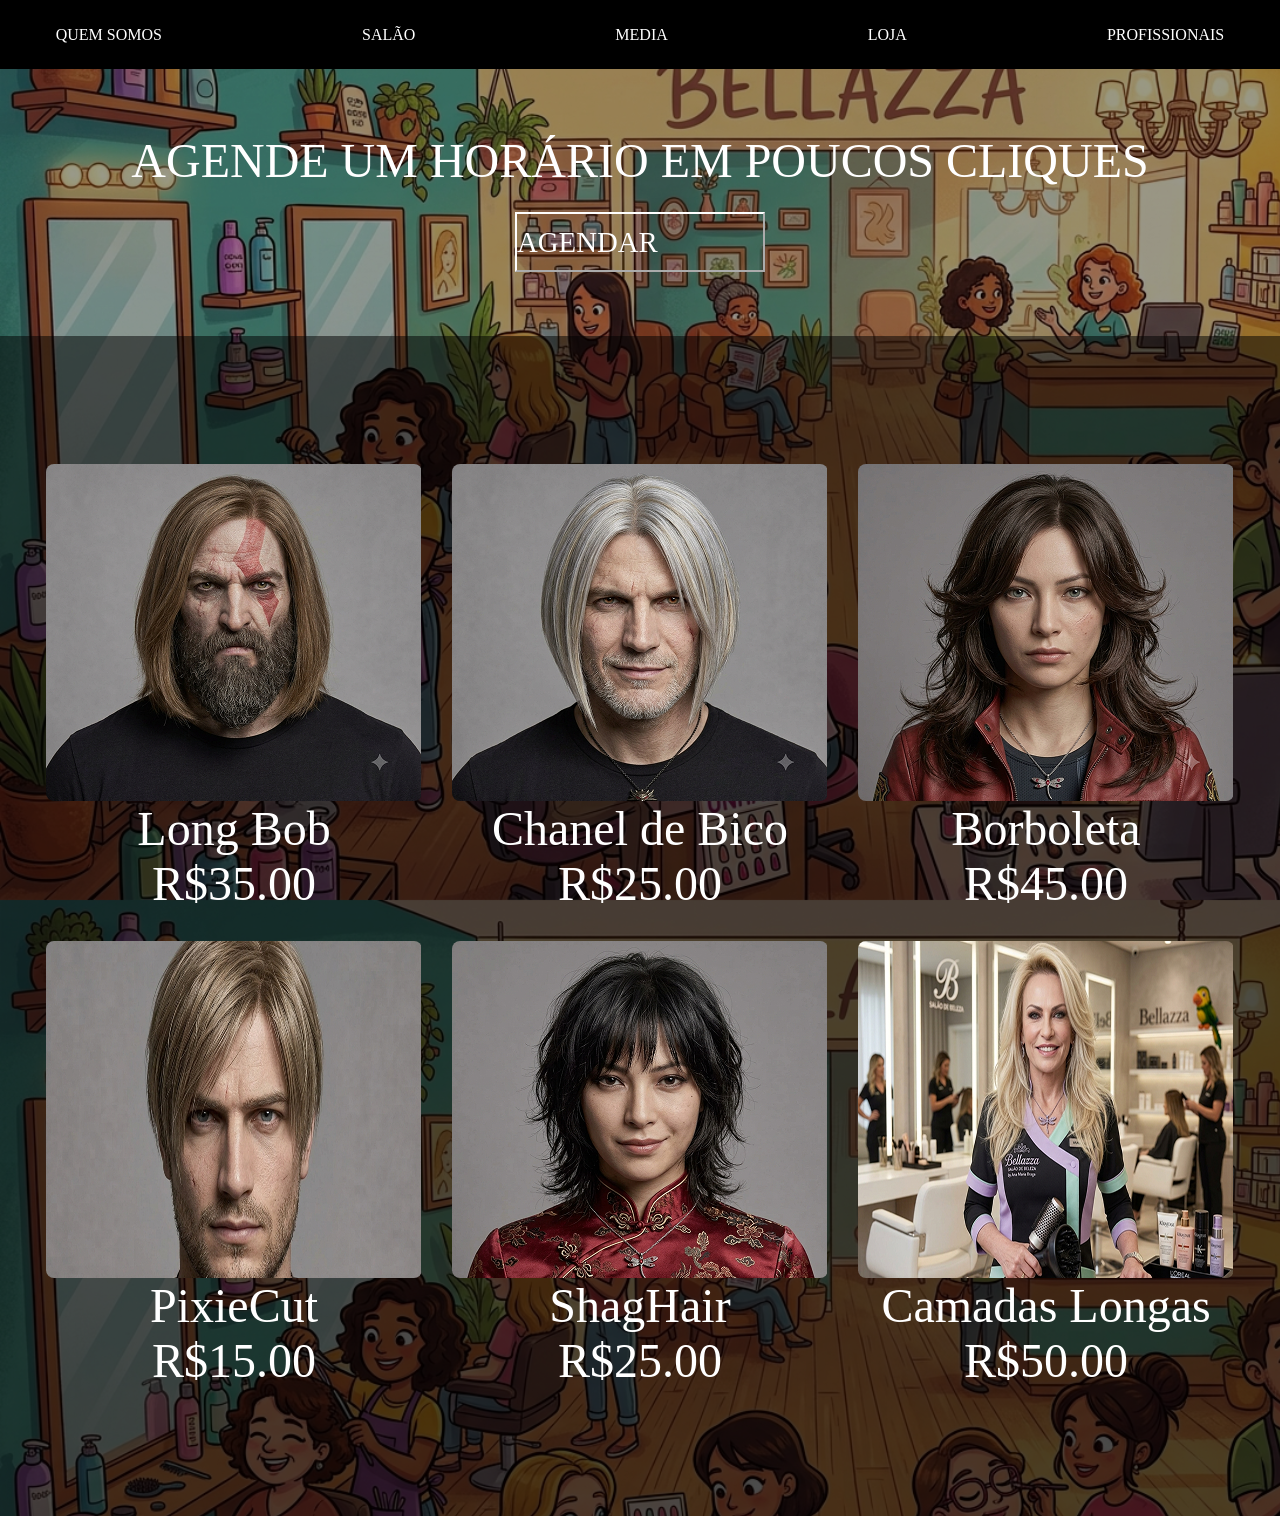
==== index.html @ 56395f66 "Projeto Jane, Main concluída." ====
<!DOCTYPE html>
<html lang="pt-br">
<head>
    <meta charset="UTF-8">
    <link rel="stylesheet" href="./style.css">
    <meta name="viewport" content="width=device-width, initial-scale=1.0">
    <title>Site da Jane</title>
</head>
<body>
    <div class="fundo"></div>


    <header>
        <div class="titulos">
            <p>QUEM SOMOS</p>
            <p>SALÃO</p>
            <p>MEDIA</p>
            <p>LOJA</p>
            <p>PROFISSIONAIS</p>
        </div>
    </header>

    <nav class="navegacao">
        <div class="titulo-nav">
            <p>AGENDE UM HORÁRIO EM POUCOS CLIQUES</p>
        </div>
    <div class="btn">
        <button id="btnAgendar" onclick="btnAgenda()">
        AGENDAR
        </button>
    </div>
    </nav>

    <main class="container-principal">
        <article class="container-secundario">
            <section class="conteudo">
                <div class="grupo">
                    <div class="Kratos">
                        <img src="./imgs/Rectangle 9.png" alt="kratros">                 
                        <p>
                            <span class="longbob">Long Bob</span>    
                        </p>
                        <p>
                        <span class="longbob">R$35.00</span>
                    </p>
                    </div>

                    <div class="dante">
                        <img src="./imgs/Rectangle 11.png" alt="Dante">
                        <p>
                            <span class="chanel">Chanel de Bico</span>    
                        </p>
                        <p>
                        <span class="chanel">R$25.00</span>
                    </p>
                    </div>

                    <div class="claire">
                        <img src="./imgs/Rectangle 8.png" alt="Claire">
                        <p>
                            <span class="borboleta">Borboleta</span>    
                        </p>
                        <p>
                        <span class="borboleta">R$45.00</span>
                    </p>
                    </div>

                    <div class="leon">
                        <img src="./imgs/Rectangle 6.png" alt="Leon">
                        <p>
                            <span class="pixiecut">PixieCut</span>    
                        </p>
                        <p>
                        <span class="pixiecut">R$15.00</span>
                    </p>
                    </div>

                    <div class="ada">
                        <img src="./imgs/Rectangle 7.png" alt="Ada">
                        <p>
                            <span class="shaghair">ShagHair</span>    
                        </p>
                        <p>
                        <span class="shaghair">R$25.00</span>
                    </p>
                    </div>

                    <div class="ariana">
                        <img src="./imgs/Rectangle 10.png" alt="Ariana">
                        <p>
                            <span class="camadas">Camadas Longas</span>    
                        </p>
                        <p>
                        <span class="camadas">R$50.00</span>
                    </p>
                    </div>
                </div>
            </section>
        </article>

        <aside class="coluna">

        </aside>
    </main>

    <footer class="credito"></footer>


    
    <script src="./script.js"></script>
</body>
</html>
---- style.css ----
* {
    margin: 0;
    padding: 0;
    box-sizing: border-box;
}

html, body {
    height: 100%;
}

img, picture, video, canvas, svg {
    display: block;
    max-width: 100%;
}

button, input, textarea, select {
    font: inherit;
}

@import url('https://fonts.googleapis.com/css2?family=Playfair+Display:wght@500&family=Josefin+Sans&display=swap');

body {
    min-height: 100vh;
    margin: 0;
    background-image: url('./imgs/Gemini_Generated_Image_ptmym0ptmym0ptmy.png');
    background-size: cover;
    background-size: center;
}

/* CABEÇALHO DA PÁGINA */

header {
    width: 100%;
    padding: 2% 0 2% ;
    display: flex;
    justify-content: center;
    align-items: center;
    flex-wrap: wrap;
    background-color: black;
}

.titulos {
    display: flex;
    justify-content: center;
    align-items: center;
    gap: 200px;
    font-family: 'Playfair Display', serif;
    
}

.titulos > p {
    color: white;
}

.titulos > p:hover {
    color: rgb(247, 234, 162);
    transition: 1000ms;
}

/* NAVEGAÇÃO */

nav {
    width: 100%;
    padding: 5% 0 5% 0;
    display: flex;
    flex-direction: column;
    justify-content: center;
    align-items: center;
    flex-wrap: wrap;
    background-color: rgba(0, 0, 0, 0.4);
}

.titulo-nav {
    color: white;
    font-size: 300%;
    font-family: 'Playfair Display', serif;
}

#btnAgendar {
    display: flex;
    justify-content: center;
    flex-direction: column;
    text-align: center;
    background: none;
    border-color: white;
    color: white;
    width: 250px;
    height: 60px;
    margin-top: 1.5rem;
    font-size: 1.8rem;
}

main {
    width: 100%;
    background-color: rgba(0, 0, 0, 0.7);
    padding: 10% 0 10% 0;
    display: flex;
    justify-content: center;
    align-items: center;
}

.grupo {
    display: grid;
    grid-template-columns: repeat(3, 1fr);
    gap: 30px;
    width: 100%;
}

.grupo > div {
    text-align: center;
}

.grupo img {
    width: 100%;
    height: auto;
    object-fit: cover;
    border-radius: 8px;
}

.grupo p {
    color: white;
    font-family:'Playfair Display', serif;
    font-size: 3.0rem;
}

p > .logbob {
    color: white;
}

p > .longbob:hover {
    color: orange;
}

p > .borboleta {
    color: white;
}

p > .borboleta:hover {
    color: rgb(214, 139, 0);
}

p > .chanel {
    color: white;
}

p > .chanel:hover {
    color: yellow;

}
p > .pixiecut {
    color: white;
}

p > .pixiecut:hover {
    color: greenyellow;
}

p > .shaghair {
    color: white;
}

p > .shaghair:hover {
    color: gold;
}

p > .camadas {
    color: white;
}

p > .camadas:hover {
    color:crimson;
}
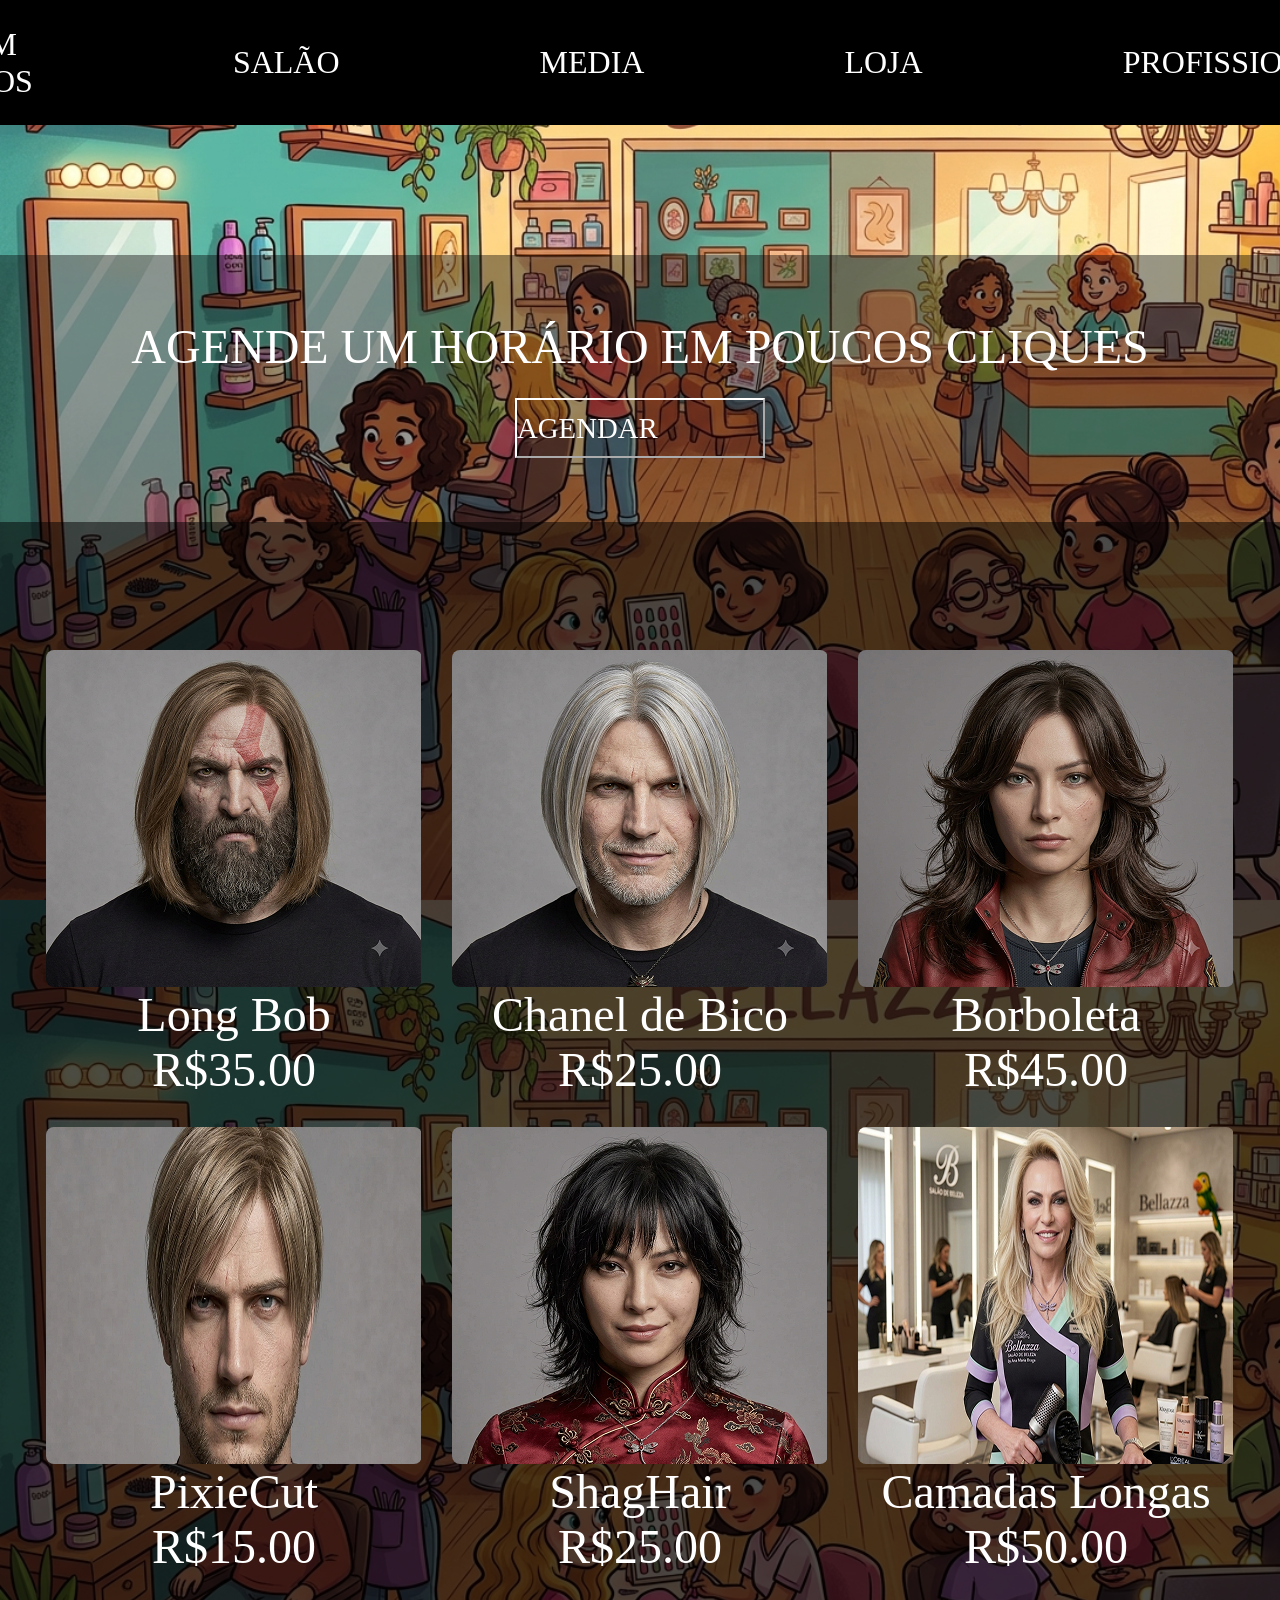
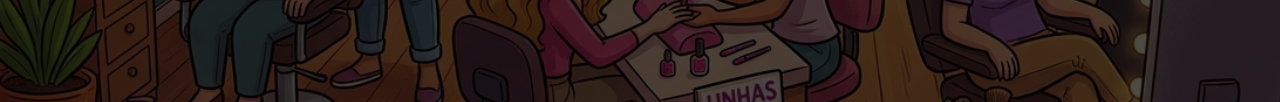
==== commit 7de39f8c: "Estrutura 90% pronta, falta os dois carrosel" ====
--- a/index.html
+++ b/index.html
@@ -33,7 +33,6 @@
 
     <main class="container-principal">
         <article class="container-secundario">
-            <section class="conteudo">
                 <div class="grupo">
                     <div class="Kratos">
                         <img src="./imgs/Rectangle 9.png" alt="kratros">                 
@@ -95,7 +94,6 @@
                     </p>
                     </div>
                 </div>
-            </section>
         </article>
 
         <aside class="coluna">
@@ -103,7 +101,9 @@
         </aside>
     </main>
 
-    <footer class="credito"></footer>
+    <footer class="credito">
+        
+    </footer>
 
 
     
--- a/style.css
+++ b/style.css
@@ -45,7 +45,8 @@
     align-items: center;
     gap: 200px;
     font-family: 'Playfair Display', serif;
-    
+    font-size: 200%;
+    cursor: pointer;
 }
 
 .titulos > p {
@@ -62,6 +63,7 @@
 nav {
     width: 100%;
     padding: 5% 0 5% 0;
+    margin-top: 130px;
     display: flex;
     flex-direction: column;
     justify-content: center;
@@ -88,7 +90,10 @@
     height: 60px;
     margin-top: 1.5rem;
     font-size: 1.8rem;
+    cursor: pointer;
 }
+
+/* CONTEÚDO */
 
 main {
     width: 100%;
@@ -171,5 +176,9 @@
     color:crimson;
 }
 
+/* CRÉDITO */
 
 
+
+
+
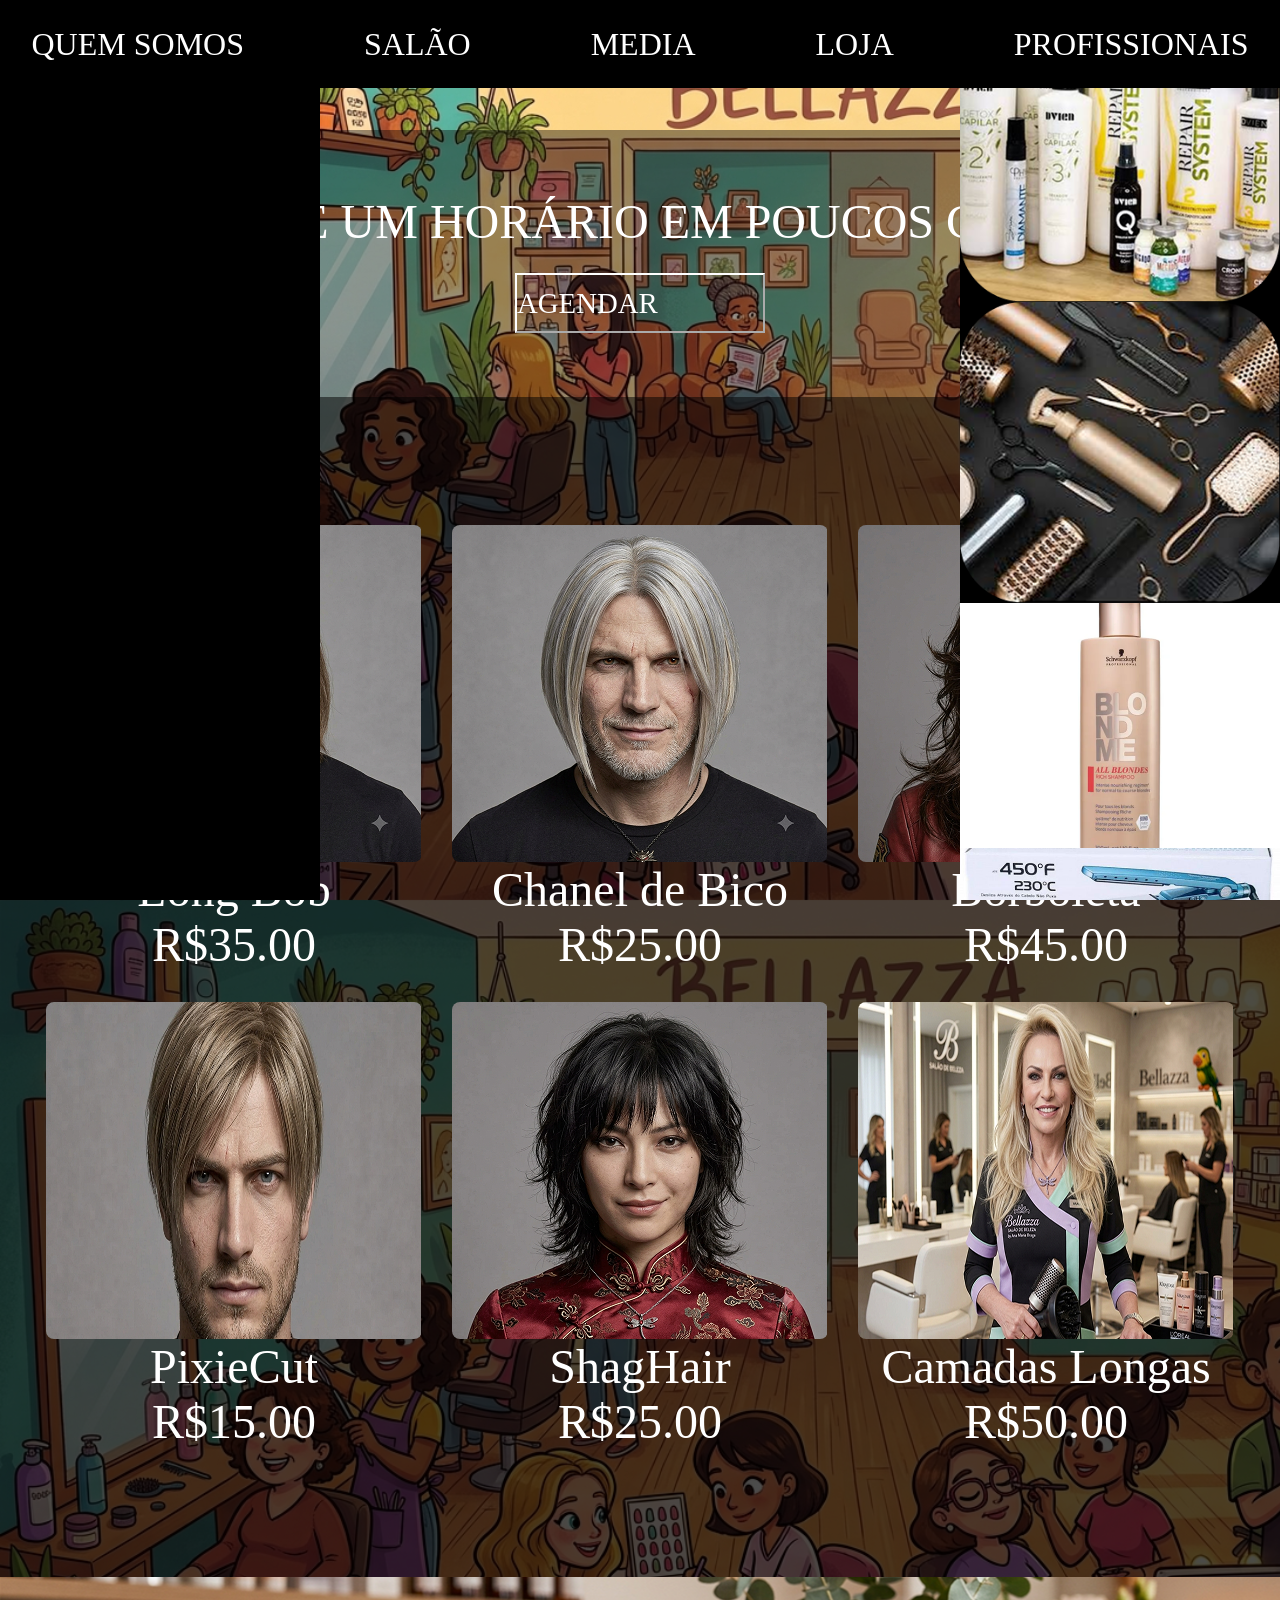
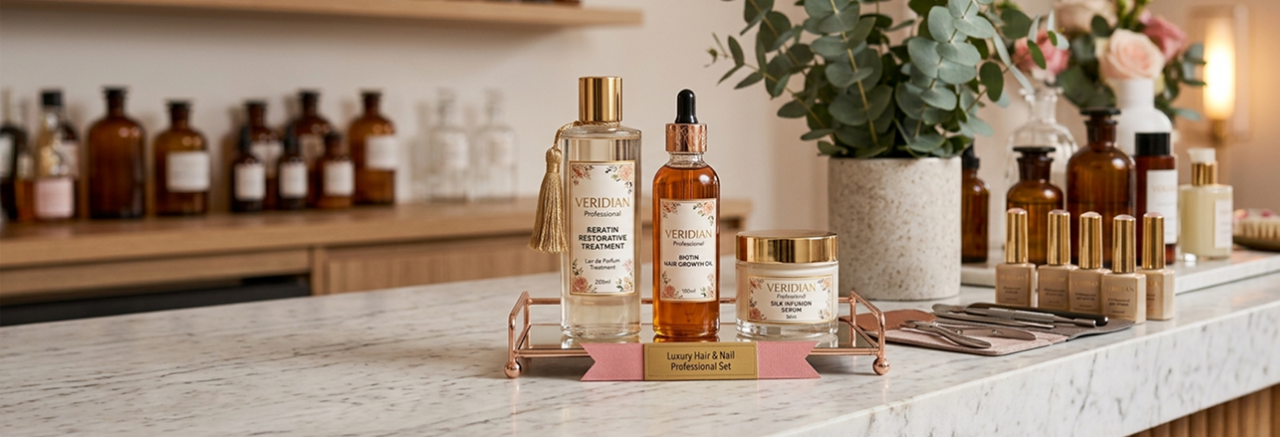
==== commit 424ffad6: "estruturando as funcoes de agendamento" ====
--- a/index.html
+++ b/index.html
@@ -29,9 +29,40 @@
         AGENDAR
         </button>
     </div>
+
+    <div class="agendamento" id="agendamento" hidden>
+
+        <div class="etapa" id="etapa-nome">
+            <label class="agendamento-titulo" for="inputNome">SEU NOME:</label>
+            <input type="text" id="inputNome" placeholder="Digite seu nome completo">
+            <div class="agendamento-botoes">
+                <button class="btn-agendamento" onclick="confirmarNome()">CONFIRMAR</button>
+            </div>
+        </div>
+
+        <div class="etapa" id="etapa-corte" hidden>
+            <div class="agendamento-botoes">
+                <button class="btn-agendamento" onclick="confirmarCorte()">CONFIRMAR</button>
+                <button class="btn-agendamento btn-voltar" onclick="voltarParaNome()">VOLTAR</button>
+            </div>
+
+            <h3 class="grupo-agendamento" id="grupo-agendamento">
+
+            </h3>
+        </div>
+
+        <div class="etaoa" id="etapa-resumo" hidden>
+            <h3 class="agendamento-titulo" id="resumotexto"></h3>
+            <div class="agendamento-botoes">
+                <button class="btn-agendamento" onclick="reiniciarAgendamento()">NOVO AGENDAMENTO</button>
+            </div>
+        </div>
+    </div>
     </nav>
 
     <main class="container-principal">
+        <aside class="coluna-esquerda"></aside>
+
         <article class="container-secundario">
                 <div class="grupo">
                     <div class="Kratos">
@@ -97,12 +128,19 @@
         </article>
 
         <aside class="coluna">
+            <div class="coluna-track" id="coluna-track">
+
+            </div>
 
         </aside>
     </main>
 
     <footer class="credito">
-        
+        <div class="carrosel-container">
+            <div class="carrosel-track" id="carrosel-track">
+
+            </div>
+        </div>
     </footer>
 
 
--- a/style.css
+++ b/style.css
@@ -36,6 +36,10 @@
     justify-content: center;
     align-items: center;
     flex-wrap: wrap;
+    position: fixed;
+    top: 0;
+    left: 0;
+    z-index: 1000;
     background-color: black;
 }
 
@@ -43,7 +47,7 @@
     display: flex;
     justify-content: center;
     align-items: center;
-    gap: 200px;
+    gap: 120px;
     font-family: 'Playfair Display', serif;
     font-size: 200%;
     cursor: pointer;
@@ -178,7 +182,98 @@
 
 /* CRÉDITO */
 
-
-
-
-
+.coluna {
+    position: fixed;
+    top: 0;
+    right: 0;
+    width: 320px;
+    height: 100vh;
+    background-color: black;
+    z-index: 10;
+    overflow: hidden;
+}
+
+.coluna-track {
+    display: flex;
+    flex-direction: column;
+    width: 100%;
+    animation: mover-coluna 30s linear infinite;
+}
+
+.coluna-track img {
+    width: 100%;
+    height: auto;
+    object-fit: cover;
+    flex-shrink: 0;
+}
+
+.coluna:hover .coluna-track {
+    animation-play-state: paused;
+}
+
+@keyframes mover-coluna {
+    from {
+        transform: translateY(0);
+    }
+    to {
+        transform: translateY(-50%);
+    }
+    
+}
+
+.coluna-esquerda {
+    position: fixed;
+    top: 0;
+    left: 0;
+    width: 320px;
+    height: 100vh;
+    background-color: black;
+    z-index: 10;
+}
+
+.credito {
+    width: 100dvw;
+    display: flex;
+    justify-content: center;
+}
+
+.carrosel-container {
+    width: 100%;
+    height: 460px;
+    overflow: hidden;
+    position: relative;
+}
+
+.carrosel-track {
+    display: flex;
+    width: max-content;
+    height: 100%;
+    animation: mover-carrosel 25s linear infinite;
+}
+
+.carrosel-track > img {
+    height: 100%;
+    width: auto;
+    object-fit: cover;
+    flex-shrink: 0;
+}
+
+.carrosel-container:hover .carrosel-track {
+    animation-play-state: paused;
+}
+
+@keyframes mover-carrosel {
+    from {
+        transform: translateX(0);
+    }
+    to {
+        transform: translateX(-50%);
+    }
+    
+}
+
+
+
+
+
+
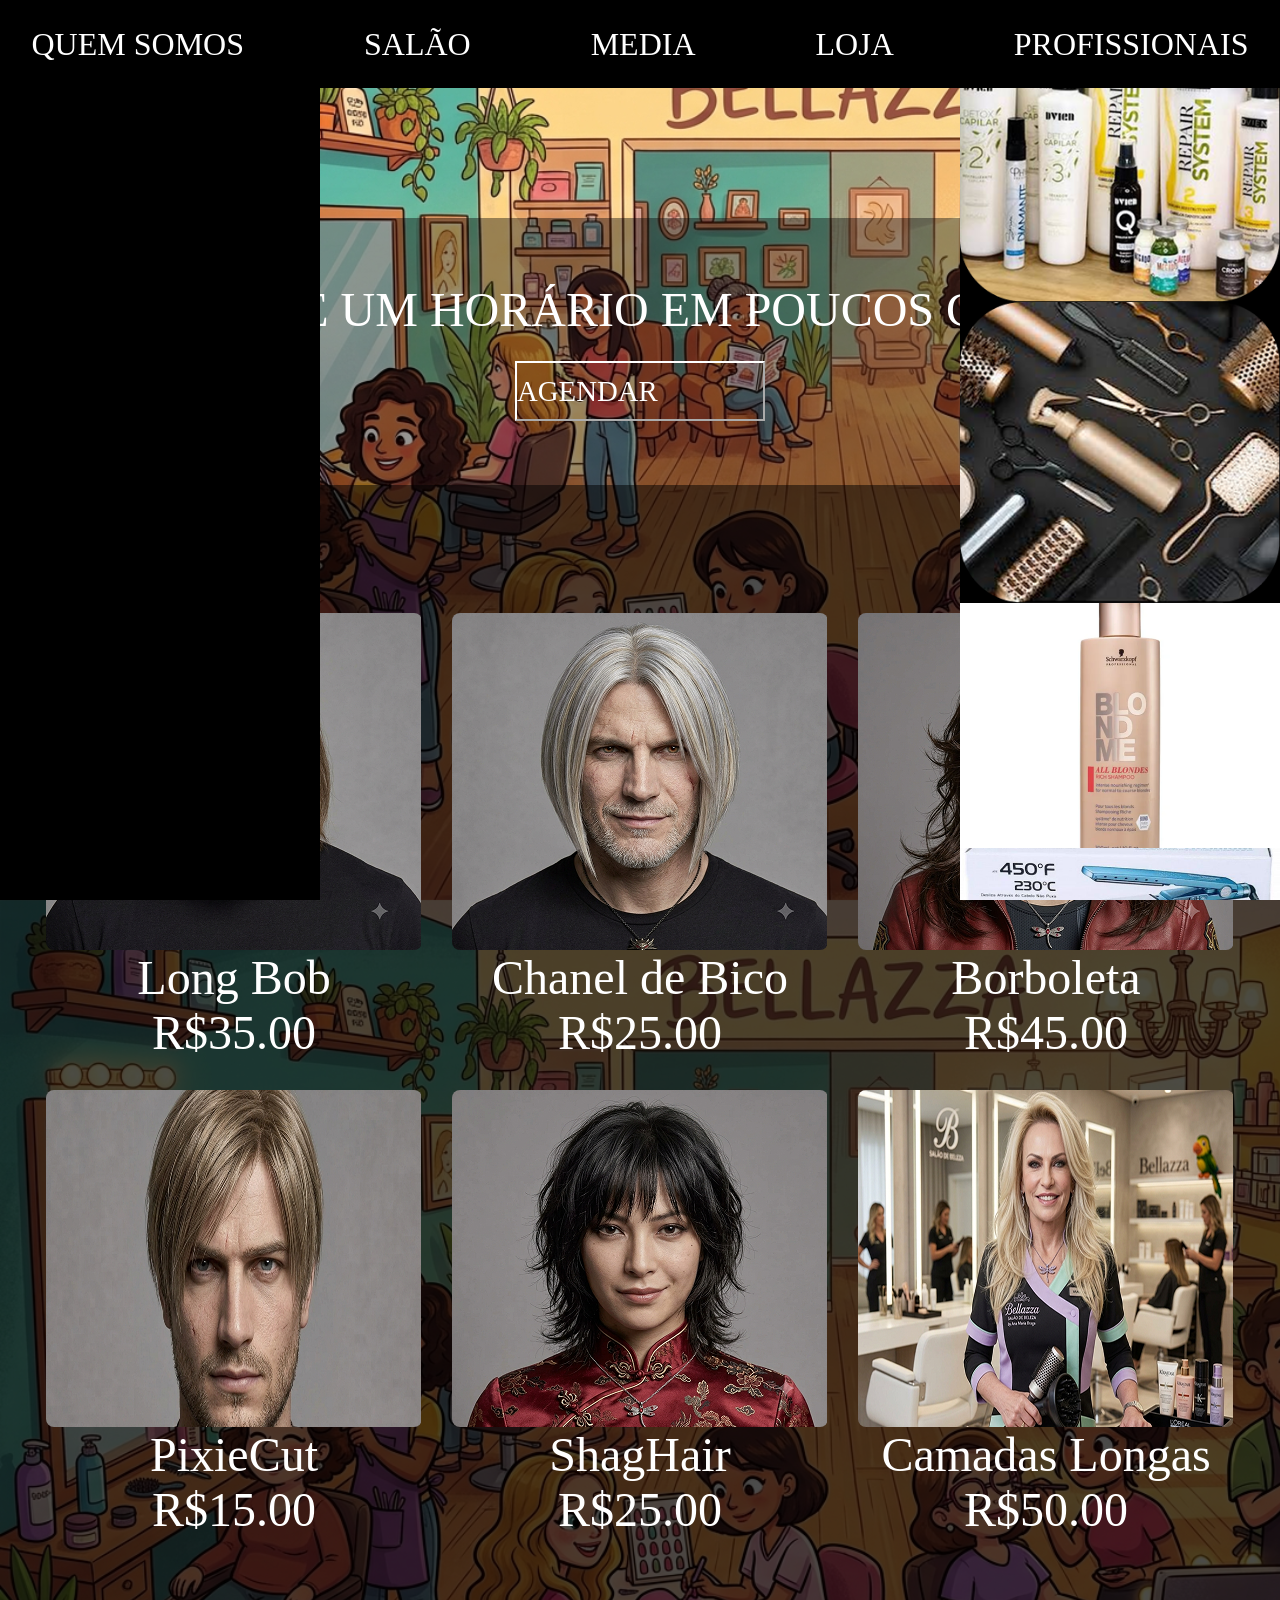
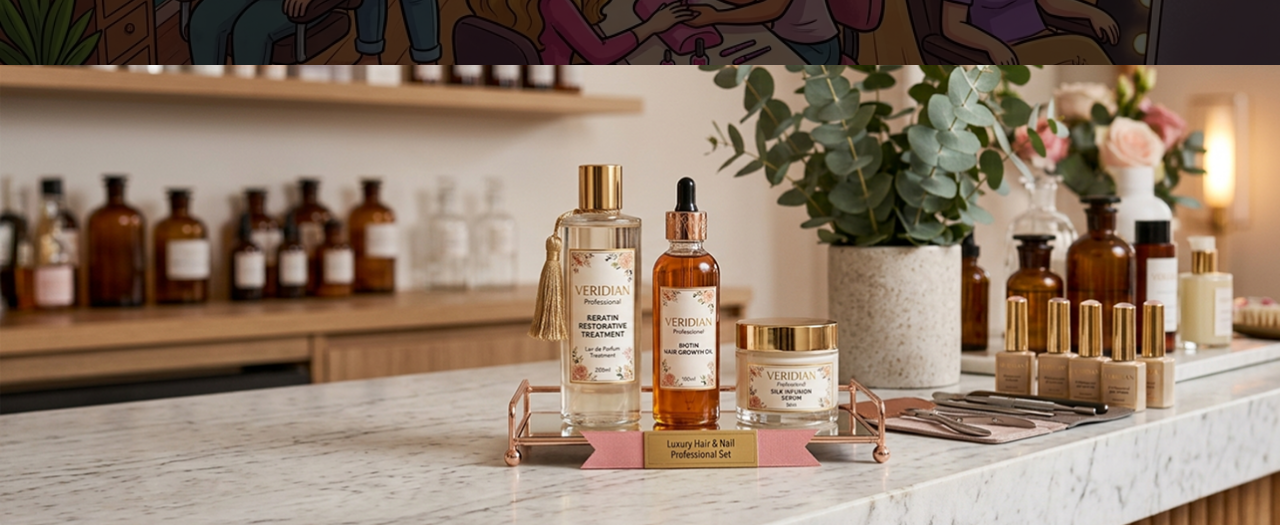
==== commit 19256b6c: "site 80% concluido" ====
--- a/index.html
+++ b/index.html
@@ -32,6 +32,7 @@
 
     <div class="agendamento" id="agendamento" hidden>
 
+        <!-- ETAPA 1: NOME -->
         <div class="etapa" id="etapa-nome">
             <label class="agendamento-titulo" for="inputNome">SEU NOME:</label>
             <input type="text" id="inputNome" placeholder="Digite seu nome completo">
@@ -40,23 +41,42 @@
             </div>
         </div>
 
+        <!-- ETAPA 2: ESCOLHA DO CORTE -->
         <div class="etapa" id="etapa-corte" hidden>
             <div class="agendamento-botoes">
                 <button class="btn-agendamento" onclick="confirmarCorte()">CONFIRMAR</button>
                 <button class="btn-agendamento btn-voltar" onclick="voltarParaNome()">VOLTAR</button>
             </div>
 
-            <h3 class="grupo-agendamento" id="grupo-agendamento">
+            <h3 class="agendamento-titulo">ESCOLHA O TIPO DE CORTE</h3>
 
-            </h3>
+            <div class="grupo-agendamento" id="grupo-agendamento">
+                <!-- cards gerados dinamicamente via script.js -->
+            </div>
         </div>
 
-        <div class="etaoa" id="etapa-resumo" hidden>
-            <h3 class="agendamento-titulo" id="resumotexto"></h3>
+        <!-- ETAPA 3: ESCOLHA DO HORÁRIO -->
+        <div class="etapa" id="etapa-horario" hidden>
+            <div class="agendamento-botoes">
+                <button class="btn-agendamento" onclick="confirmarHorario()">CONFIRMAR</button>
+                <button class="btn-agendamento btn-voltar" onclick="voltarParaCorte()">VOLTAR</button>
+            </div>
+
+            <h3 class="agendamento-titulo">ESCOLHA O HORÁRIO</h3>
+
+            <div class="grupo-horarios" id="grupo-horarios">
+                <!-- horários gerados dinamicamente via script.js -->
+            </div>
+        </div>
+
+        <!-- ETAPA 4: RESUMO FINAL -->
+        <div class="etapa" id="etapa-resumo" hidden>
+            <h3 class="agendamento-titulo" id="resumoTexto"></h3>
             <div class="agendamento-botoes">
                 <button class="btn-agendamento" onclick="reiniciarAgendamento()">NOVO AGENDAMENTO</button>
             </div>
         </div>
+
     </div>
     </nav>
 
@@ -129,16 +149,15 @@
 
         <aside class="coluna">
             <div class="coluna-track" id="coluna-track">
-
+                <!-- as imagens são inseridas automaticamente pelo script.js -->
             </div>
-
         </aside>
     </main>
 
     <footer class="credito">
         <div class="carrosel-container">
             <div class="carrosel-track" id="carrosel-track">
-
+                
             </div>
         </div>
     </footer>
--- a/style.css
+++ b/style.css
@@ -95,6 +95,155 @@
     margin-top: 1.5rem;
     font-size: 1.8rem;
     cursor: pointer;
+}
+
+#btnAgendar:hover {
+    background-color: rgba(255, 255, 255, 0.1);
+}
+
+/* AGENDAMENTO - FLUXO INTERATIVO */
+
+.agendamento {
+    width: 100%;
+    max-width: 1000px;
+    display: flex;
+    flex-direction: column;
+    align-items: center;
+    margin-top: 2rem;
+}
+
+.etapa {
+    width: 100%;
+    display: flex;
+    flex-direction: column;
+    align-items: center;
+    gap: 1.5rem;
+}
+
+.etapa[hidden],
+.agendamento[hidden],
+.btn[hidden] {
+    display: none !important;
+}
+
+.agendamento-titulo {
+    background-color: #e6e6e6;
+    color: black;
+    font-family: 'Playfair Display', serif;
+    font-size: 1.6rem;
+    padding: 0.8rem 2rem;
+    text-align: center;
+    font-weight: normal;
+}
+
+#inputNome {
+    width: 90%;
+    max-width: 700px;
+    padding: 1rem 1.2rem;
+    font-size: 1.3rem;
+    font-family: 'Playfair Display', serif;
+    background-color: #e6e6e6;
+    border: none;
+    color: black;
+    outline: none;
+}
+
+.agendamento-botoes {
+    display: flex;
+    gap: 1rem;
+    flex-wrap: wrap;
+    justify-content: center;
+}
+
+.btn-agendamento {
+    background-color: #e6e6e6;
+    color: black;
+    border: none;
+    padding: 0.9rem 2.2rem;
+    font-size: 1.3rem;
+    font-family: 'Playfair Display', serif;
+    cursor: pointer;
+    transition: background-color 300ms;
+}
+
+.btn-agendamento:hover {
+    background-color: white;
+}
+
+.btn-voltar {
+    background-color: #bfbfbf;
+}
+
+.grupo-agendamento {
+    display: grid;
+    grid-template-columns: repeat(3, 1fr);
+    gap: 20px;
+    width: 100%;
+}
+
+.card-agendamento {
+    cursor: pointer;
+    text-align: center;
+    border: 3px solid transparent;
+    border-radius: 8px;
+    padding: 6px;
+    transition: border-color 250ms, transform 200ms;
+}
+
+.card-agendamento img {
+    width: 100%;
+    height: auto;
+    object-fit: cover;
+    border-radius: 8px;
+}
+
+.card-agendamento p {
+    color: white;
+    font-family: 'Playfair Display', serif;
+    font-size: 1.4rem;
+    margin-top: 0.4rem;
+}
+
+.card-agendamento:hover {
+    border-color: rgba(255, 255, 255, 0.5);
+}
+
+.card-agendamento.selecionado {
+    border-color: rgb(247, 234, 162);
+    transform: scale(1.03);
+}
+
+/* HORÁRIOS */
+
+.grupo-horarios {
+    display: grid;
+    grid-template-columns: repeat(4, 1fr);
+    gap: 15px;
+    width: 100%;
+    max-width: 700px;
+}
+
+.horario-item {
+    cursor: pointer;
+    text-align: center;
+    background-color: #e6e6e6;
+    color: black;
+    font-family: 'Playfair Display', serif;
+    font-size: 1.3rem;
+    padding: 0.9rem 0.5rem;
+    border: 3px solid transparent;
+    border-radius: 6px;
+    transition: background-color 250ms, border-color 250ms, transform 200ms;
+}
+
+.horario-item:hover {
+    background-color: white;
+}
+
+.horario-item.selecionado {
+    border-color: rgb(247, 234, 162);
+    background-color: white;
+    transform: scale(1.05);
 }
 
 /* CONTEÚDO */
@@ -218,7 +367,6 @@
     to {
         transform: translateY(-50%);
     }
-    
 }
 
 .coluna-esquerda {
@@ -270,10 +418,4 @@
         transform: translateX(-50%);
     }
     
-}
-
-
-
-
-
-
+}
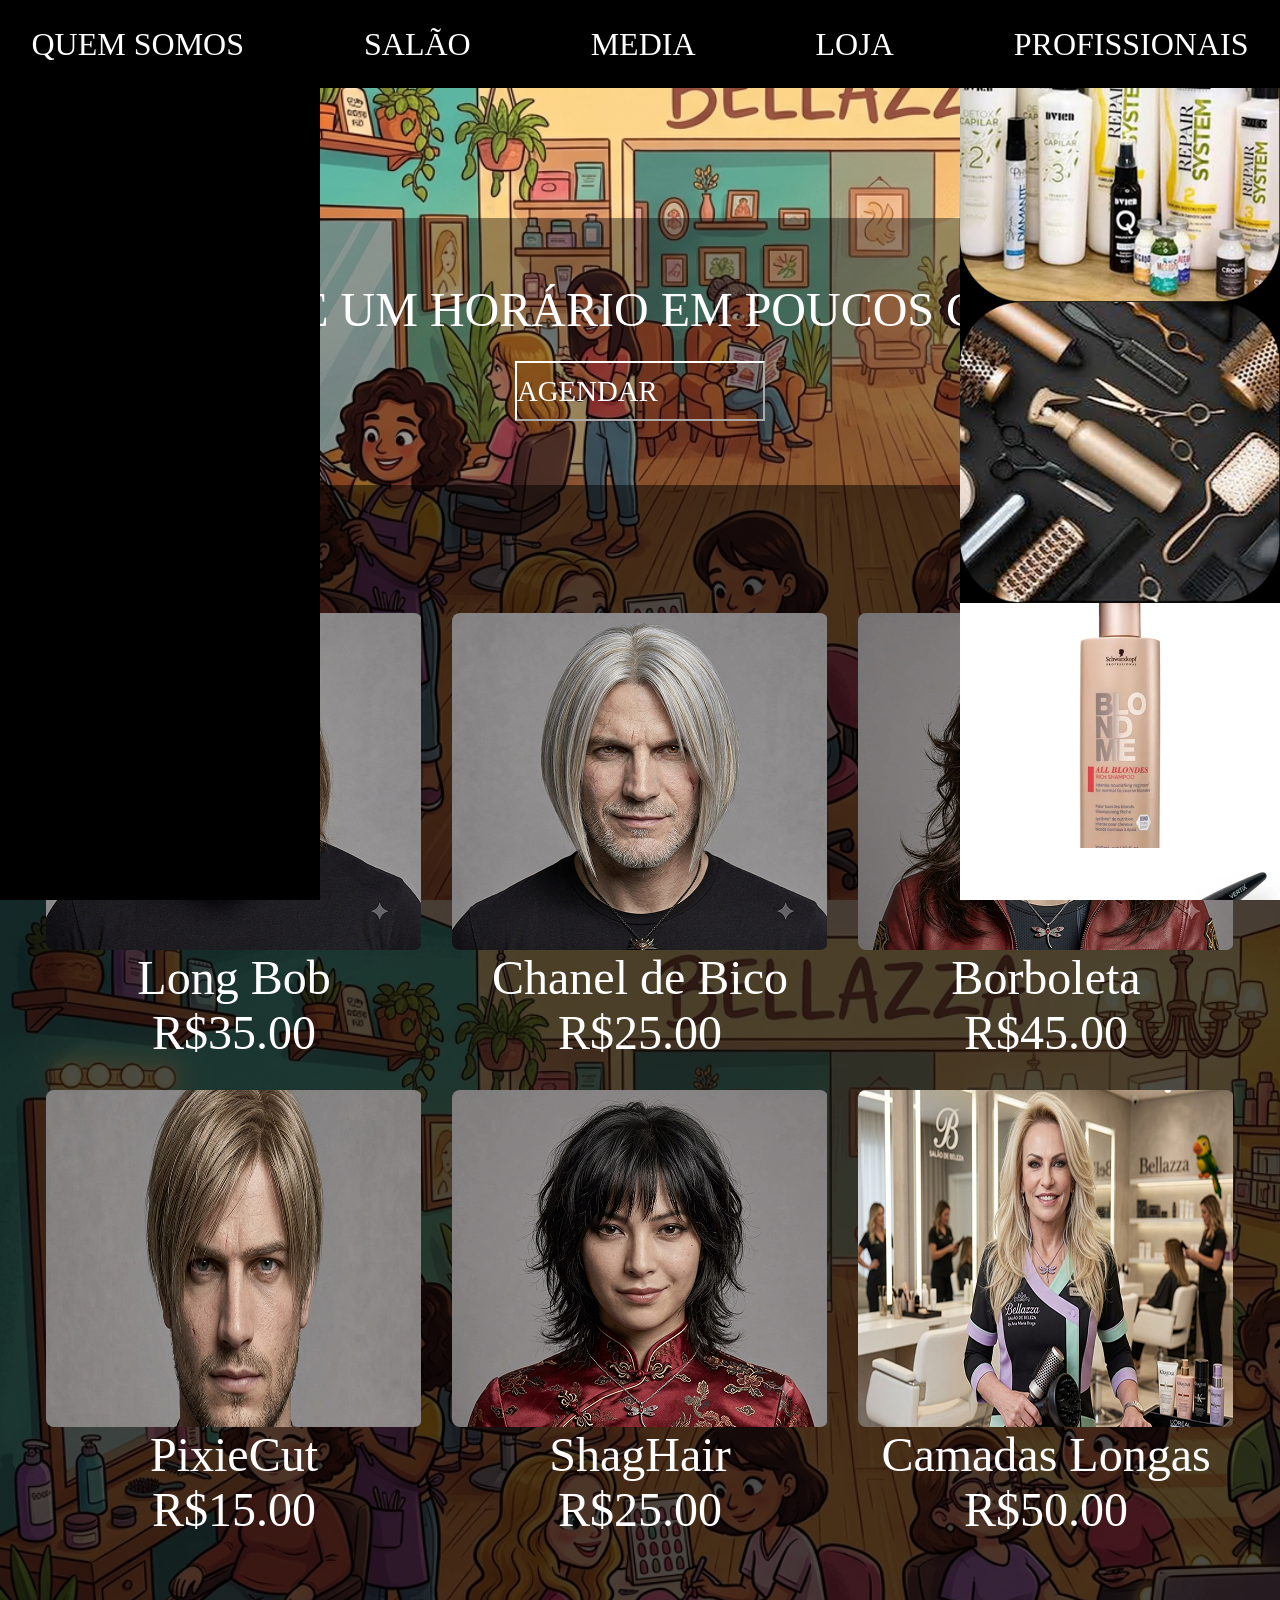
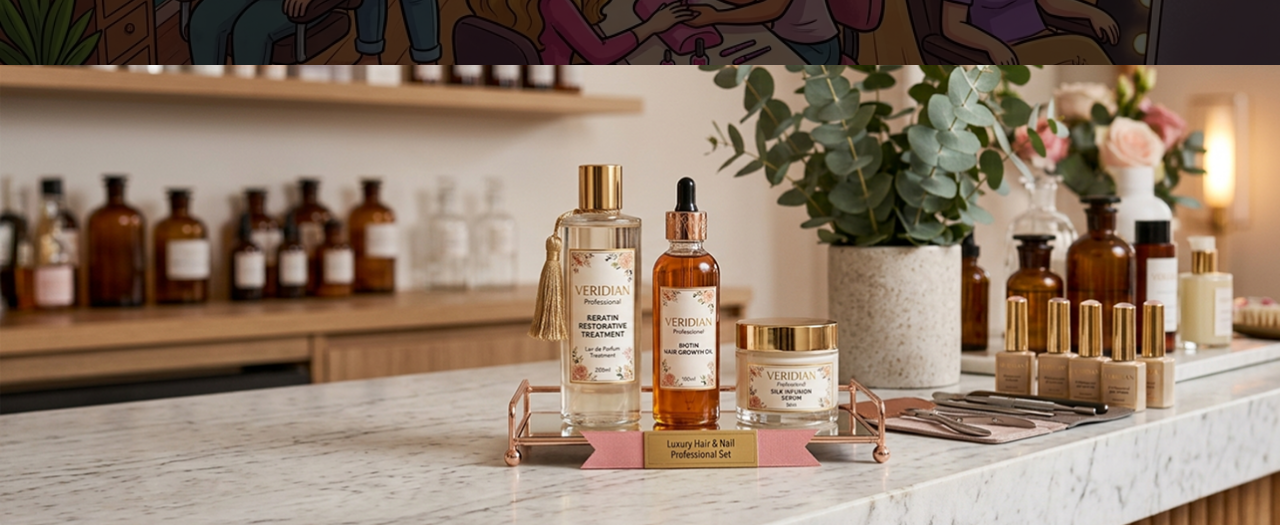
==== commit 0568fcfe: "página 90% concluido" ====
--- a/index.html
+++ b/index.html
@@ -12,13 +12,15 @@
 
     <header>
         <div class="titulos">
-            <p>QUEM SOMOS</p>
-            <p>SALÃO</p>
-            <p>MEDIA</p>
+            <p onclick="mostrarSecaoHeader('quemsomos')">QUEM SOMOS</p>
+            <p onclick="mostrarSecaoHeader('salao')">SALÃO</p>
+            <p onclick="mostrarSecaoHeader('media')">MEDIA</p>
             <p>LOJA</p>
             <p>PROFISSIONAIS</p>
         </div>
     </header>
+
+    <div id="secao-home">
 
     <nav class="navegacao">
         <div class="titulo-nav">
@@ -31,8 +33,6 @@
     </div>
 
     <div class="agendamento" id="agendamento" hidden>
-
-        <!-- ETAPA 1: NOME -->
         <div class="etapa" id="etapa-nome">
             <label class="agendamento-titulo" for="inputNome">SEU NOME:</label>
             <input type="text" id="inputNome" placeholder="Digite seu nome completo">
@@ -41,7 +41,6 @@
             </div>
         </div>
 
-        <!-- ETAPA 2: ESCOLHA DO CORTE -->
         <div class="etapa" id="etapa-corte" hidden>
             <div class="agendamento-botoes">
                 <button class="btn-agendamento" onclick="confirmarCorte()">CONFIRMAR</button>
@@ -51,11 +50,9 @@
             <h3 class="agendamento-titulo">ESCOLHA O TIPO DE CORTE</h3>
 
             <div class="grupo-agendamento" id="grupo-agendamento">
-                <!-- cards gerados dinamicamente via script.js -->
-            </div>
-        </div>
-
-        <!-- ETAPA 3: ESCOLHA DO HORÁRIO -->
+            </div>
+        </div>
+
         <div class="etapa" id="etapa-horario" hidden>
             <div class="agendamento-botoes">
                 <button class="btn-agendamento" onclick="confirmarHorario()">CONFIRMAR</button>
@@ -65,11 +62,9 @@
             <h3 class="agendamento-titulo">ESCOLHA O HORÁRIO</h3>
 
             <div class="grupo-horarios" id="grupo-horarios">
-                <!-- horários gerados dinamicamente via script.js -->
-            </div>
-        </div>
-
-        <!-- ETAPA 4: RESUMO FINAL -->
+            </div>
+        </div>
+
         <div class="etapa" id="etapa-resumo" hidden>
             <h3 class="agendamento-titulo" id="resumoTexto"></h3>
             <div class="agendamento-botoes">
@@ -149,7 +144,6 @@
 
         <aside class="coluna">
             <div class="coluna-track" id="coluna-track">
-                <!-- as imagens são inseridas automaticamente pelo script.js -->
             </div>
         </aside>
     </main>
@@ -162,8 +156,88 @@
         </div>
     </footer>
 
-
-    
+    </div>
+
+    <section class="secao-header" id="secao-quemsomos" hidden>
+        <div class="secao-header-conteudo">
+            <h2 class="secao-header-titulo">Quem Somos</h2>
+
+            <p class="secao-header-texto">Desde o primeiro corte, a Bellazza nasceu de um propósito simples: transformar beleza em experiência. Fundado com a paixão por realçar a identidade única de cada pessoa, nosso salão une técnica apurada, sensibilidade estética e um olhar atento aos detalhes que fazem toda a diferença.</p>
+
+            <p class="secao-header-texto">Ao longo dos anos, construímos mais do que um espaço de beleza — criamos um refúgio onde cada cliente é recebido com exclusividade e cuidado. Nossa equipe é formada por profissionais que se dedicam constantemente ao aprimoramento de suas técnicas, acompanhando as tendências internacionais sem nunca perder a essência da elegância atemporal.</p>
+
+            <p class="secao-header-texto">Acreditamos que a verdadeira beleza está na confiança que ela desperta. Por isso, cada serviço é pensado como uma experiência completa: do ambiente sofisticado ao atendimento personalizado, tudo é planejado para que você saia não apenas com um visual renovado, mas com a certeza de ter vivido um momento único.</p>
+
+            <p class="secao-header-texto">Bellazza — onde a arte do cabelo encontra a sofisticação que você merece.</p>
+
+            <img class="secao-quemsomos-logo" src="./imgs/Rectangle 13.png" alt="Bellazza Salão de Beleza">
+
+            <button class="btn-agendamento btn-voltar" onclick="fecharSecaoHeader()">VOLTAR</button>
+        </div>
+    </section>
+
+    <section class="secao-header" id="secao-salao" hidden>
+        <div class="secao-header-conteudo">
+            <h2 class="secao-header-titulo">Nossos serviços</h2>
+
+            <div class="secao-salao-grid">
+                <div class="secao-salao-card">
+                    <img src="./imgs/Rectangle 21.png" alt="Ferramentas de última geração">
+                    <h3>Ferramentas de última geração</h3>
+                    <p>Investimos em equipamentos profissionais de alta performance — secadores de tecnologia iônica, chapinhas e babyliss com controle preciso de temperatura — selecionados para modelar com precisão e sem agredir os fios. Cada ferramenta é escolhida pensando em preservar o brilho e a saúde do cabelo a cada uso.</p>
+                </div>
+
+                <div class="secao-salao-card">
+                    <img src="./imgs/Rectangle 20.png" alt="Produtos de marcas renomadas">
+                    <h3>Produtos de marcas renomadas</h3>
+                    <p>Utilizamos linhas profissionais reconhecidas internacionalmente, com fórmulas específicas para cada tipo de necessidade: hidratação profunda, reconstrução, matização e proteção térmica. Assim garantimos que o resultado do salão continue vivo muito depois que você sair daqui.</p>
+                </div>
+
+                <div class="secao-salao-card">
+                    <img src="./imgs/Rectangle 19.png" alt="Estilo que também é conforto">
+                    <h3>Estilo que também é conforto</h3>
+                    <p>Acreditamos que um cabelo verdadeiramente bonito é aquele que combina estética e bem-estar. Por isso, cada corte e finalização são pensados não apenas para impressionar visualmente, mas para acompanhar sua rotina com leveza — sem pesar, sem incomodar, sem exigir esforço para manter o caimento perfeito. O resultado é um visual estiloso que você sente prazer em usar todos os dias.</p>
+                </div>
+            </div>
+
+            <button class="btn-agendamento btn-voltar" onclick="fecharSecaoHeader()">VOLTAR</button>
+        </div>
+    </section>
+
+    <section class="secao-header" id="secao-media" hidden>
+        <div class="secao-header-conteudo">
+            <h2 class="secao-header-titulo">Siga-nos em nossas redes sociais e adicione nosso contato</h2>
+
+            <div class="secao-media-grid">
+                <a class="secao-media-item" href="https://wa.me/5511967676767" target="_blank" rel="noopener">
+                    <img class="media-icone" src="./imgs/whats.png" alt="WhatsApp">
+                    <span class="media-texto">+55 11 96767-6767</span>
+                    <img class="media-card" src="./imgs/Rectangle 13.png" alt="Bellazza no WhatsApp">
+                </a>
+
+                <a class="secao-media-item" href="https://facebook.com/BellazzaView" target="_blank" rel="noopener">
+                    <img class="media-icone" src="./imgs/Ellipse 4.png" alt="Meta">
+                    <span class="media-texto">@BellazzaView</span>
+                    <img class="media-card" src="./imgs/Rectangle 13.png" alt="Bellazza no Meta">
+                </a>
+
+                <a class="secao-media-item" href="https://instagram.com/Bellazza" target="_blank" rel="noopener">
+                    <img class="media-icone" src="./imgs/Ellipse 2.png" alt="Instagram">
+                    <span class="media-texto">@Bellazza</span>
+                    <img class="media-card" src="./imgs/Rectangle 13.png" alt="Bellazza no Instagram">
+                </a>
+
+                <a class="secao-media-item" href="https://tiktok.com/@BellazzaViews" target="_blank" rel="noopener">
+                    <img class="media-icone" src="./imgs/Ellipse 3.png" alt="TikTok">
+                    <span class="media-texto">@BellazzaViews</span>
+                    <img class="media-card" src="./imgs/Rectangle 13.png" alt="Bellazza no TikTok">
+                </a>
+            </div>
+
+            <button class="btn-agendamento btn-voltar" onclick="fecharSecaoHeader()">VOLTAR</button>
+        </div>
+    </section>
+
     <script src="./script.js"></script>
 </body>
 </html>
--- a/style.css
+++ b/style.css
@@ -418,4 +418,172 @@
         transform: translateX(-50%);
     }
     
+}
+
+/* ============================== */
+/* SEÇÕES DO HEADER (QUEM SOMOS / SALÃO / MEDIA) */
+/* ============================== */
+
+.secao-header {
+    width: 100%;
+    min-height: 100vh;
+    background-color: rgba(0, 0, 0, 0.9);
+    display: flex;
+    justify-content: center;
+    padding: 4% 8% 6%;
+}
+
+.secao-header[hidden] {
+    display: none !important;
+}
+
+.secao-header-conteudo {
+    width: 100%;
+    max-width: 1100px;
+    display: flex;
+    flex-direction: column;
+    align-items: center;
+    gap: 1.4rem;
+}
+
+.secao-header-titulo {
+    color: white;
+    font-family: 'Playfair Display', serif;
+    font-size: 2.3rem;
+    font-weight: bold;
+    align-self: flex-start;
+    width: 100%;
+    padding-bottom: 0.8rem;
+    border-bottom: 1px solid rgba(255, 255, 255, 0.35);
+}
+
+.secao-header-texto {
+    color: white;
+    font-family: 'Josefin Sans', sans-serif;
+    font-size: 1.05rem;
+    line-height: 1.65;
+    text-align: justify;
+    width: 100%;
+}
+
+.secao-header .btn-voltar {
+    margin-top: 1rem;
+}
+
+/* QUEM SOMOS */
+
+.secao-quemsomos-logo {
+    width: 100%;
+    max-width: 650px;
+    border-radius: 12px;
+    margin-top: 0.5rem;
+}
+
+/* SALÃO */
+
+.secao-salao-grid {
+    display: grid;
+    grid-template-columns: repeat(3, 1fr);
+    gap: 25px;
+    width: 100%;
+}
+
+.secao-salao-card {
+    background-color: #e6e6e6;
+    border-radius: 10px;
+    overflow: hidden;
+    padding-bottom: 1.2rem;
+    display: flex;
+    flex-direction: column;
+    align-items: center;
+    text-align: center;
+    transition: transform 250ms;
+}
+
+.secao-salao-card:hover {
+    transform: translateY(-6px);
+}
+
+.secao-salao-card img {
+    width: 100%;
+    height: 220px;
+    object-fit: cover;
+}
+
+.secao-salao-card h3 {
+    color: black;
+    font-family: 'Playfair Display', serif;
+    font-style: italic;
+    font-size: 1.15rem;
+    margin: 0.9rem 1.1rem 0.6rem;
+}
+
+.secao-salao-card p {
+    color: #333;
+    font-family: 'Josefin Sans', sans-serif;
+    font-size: 0.92rem;
+    line-height: 1.5;
+    margin: 0 1.1rem;
+}
+
+/* MEDIA */
+
+.secao-media-grid {
+    display: grid;
+    grid-template-columns: repeat(2, 1fr);
+    gap: 25px 50px;
+    width: 100%;
+}
+
+.secao-media-item {
+    display: flex;
+    align-items: center;
+    gap: 1rem;
+    text-decoration: none;
+    background-color: rgba(255, 255, 255, 0.06);
+    padding: 1rem;
+    border-radius: 10px;
+    border: 3px solid transparent;
+    transition: background-color 250ms, border-color 250ms;
+}
+
+.secao-media-item:hover {
+    background-color: rgba(255, 255, 255, 0.15);
+    border-color: rgb(247, 234, 162);
+}
+
+.media-icone {
+    width: 42px;
+    height: 42px;
+    border-radius: 50%;
+    flex-shrink: 0;
+    object-fit: cover;
+}
+
+.media-texto {
+    color: white;
+    font-family: 'Playfair Display', serif;
+    font-style: italic;
+    font-size: 1.1rem;
+    flex-grow: 1;
+}
+
+.media-card {
+    width: 90px;
+    height: 60px;
+    object-fit: cover;
+    border-radius: 6px;
+    flex-shrink: 0;
+}
+
+@media (max-width: 800px) {
+    .secao-salao-grid {
+        grid-template-columns: 1fr;
+    }
+    .secao-media-grid {
+        grid-template-columns: 1fr;
+    }
+    .media-card {
+        display: none;
+    }
 }
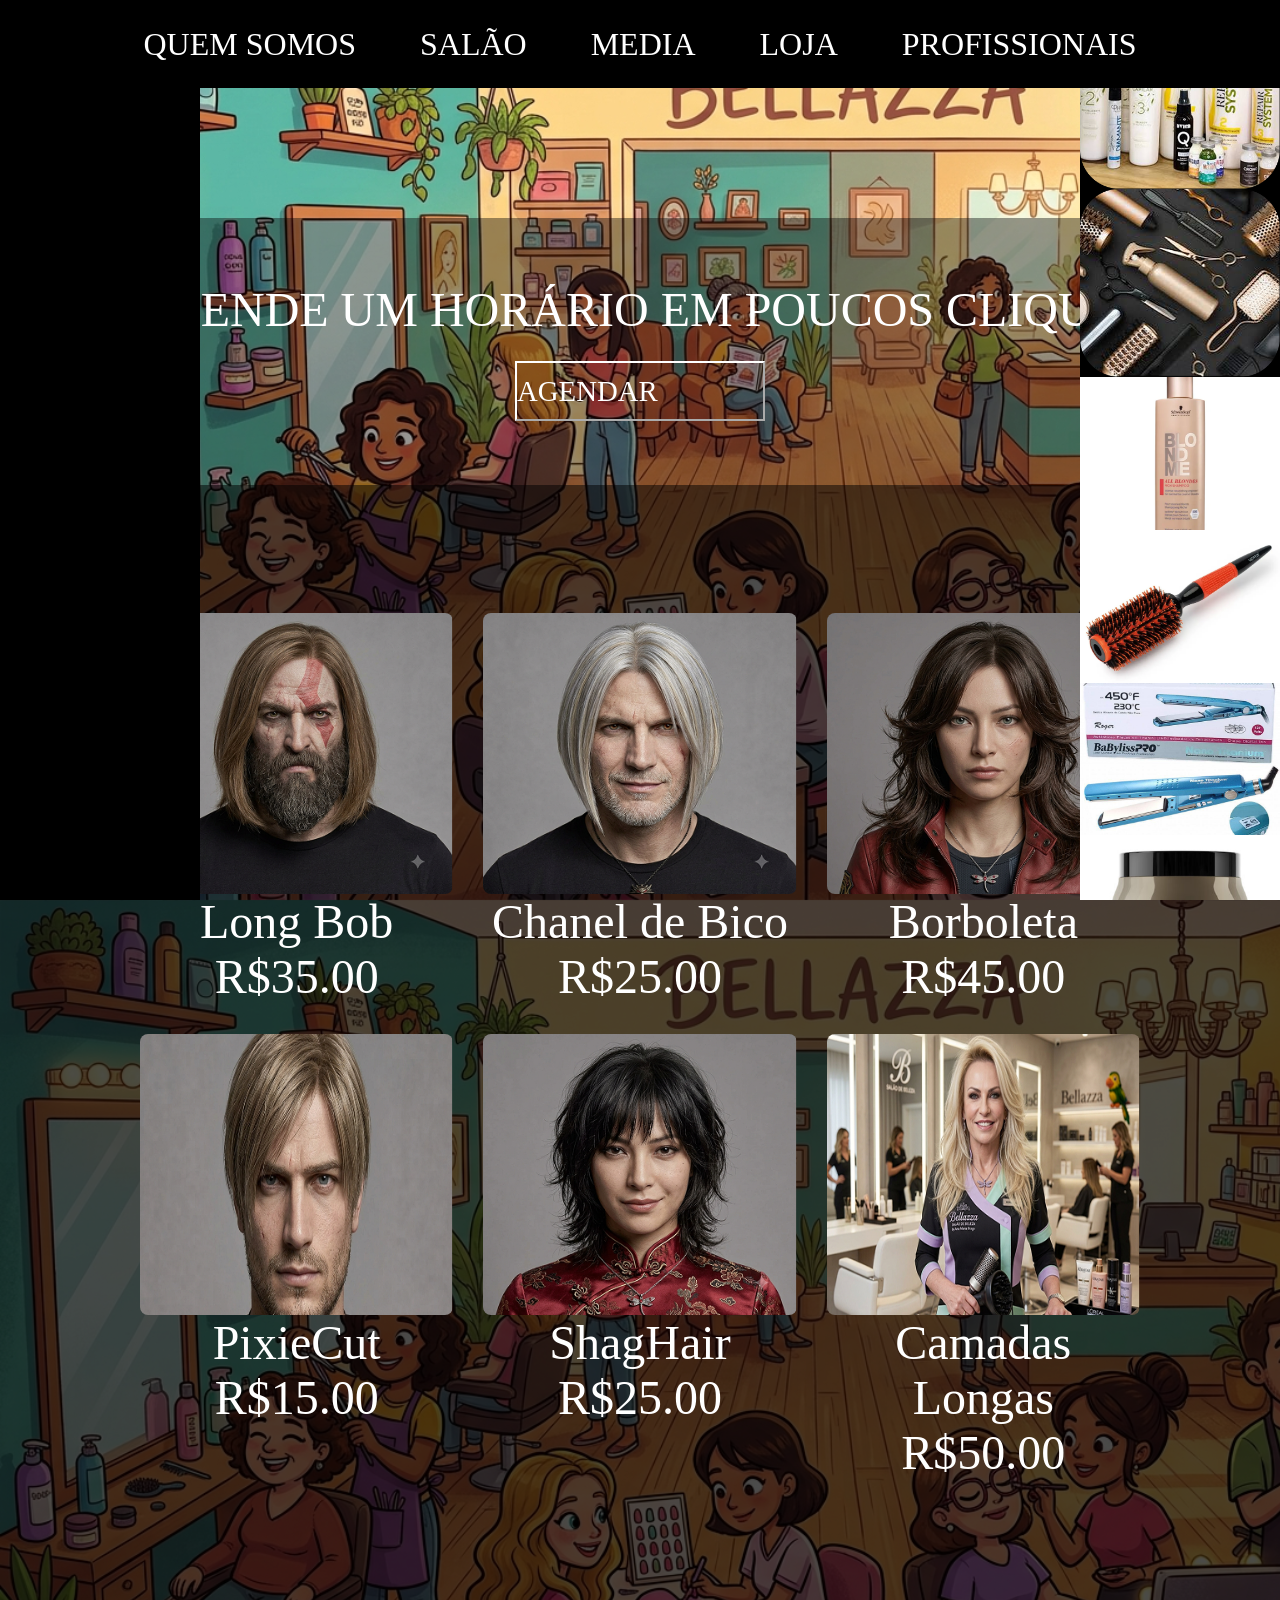
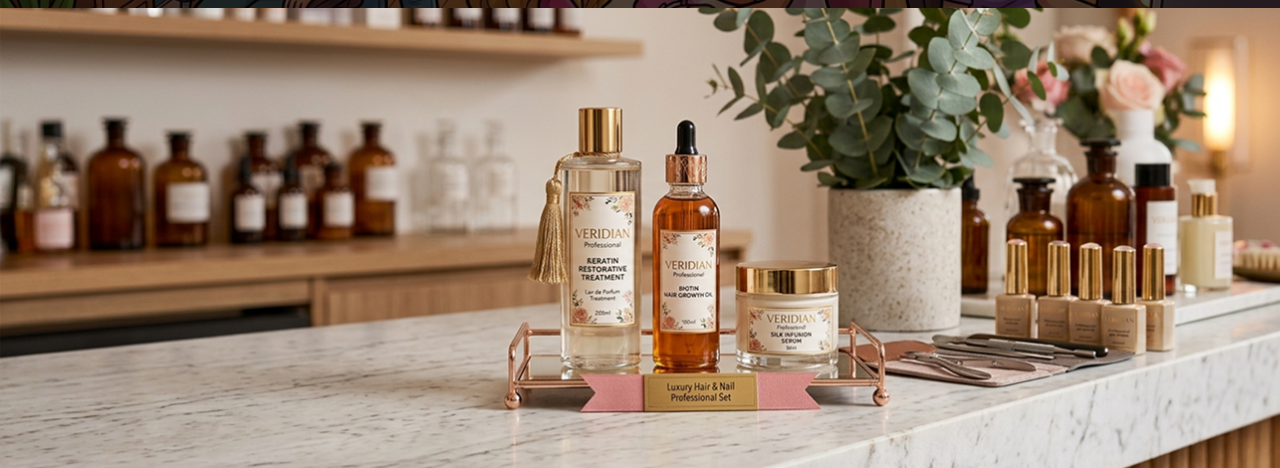
==== commit b50b456a: "correções" ====
--- a/index.html
+++ b/index.html
@@ -15,8 +15,8 @@
             <p onclick="mostrarSecaoHeader('quemsomos')">QUEM SOMOS</p>
             <p onclick="mostrarSecaoHeader('salao')">SALÃO</p>
             <p onclick="mostrarSecaoHeader('media')">MEDIA</p>
-            <p>LOJA</p>
-            <p>PROFISSIONAIS</p>
+            <p onclick="mostrarSecaoHeader('loja')">LOJA</p>
+            <p onclick="mostrarSecaoHeader('profissionais')">PROFISSIONAIS</p>
         </div>
     </header>
 
@@ -38,6 +38,7 @@
             <input type="text" id="inputNome" placeholder="Digite seu nome completo">
             <div class="agendamento-botoes">
                 <button class="btn-agendamento" onclick="confirmarNome()">CONFIRMAR</button>
+                <button class="btn-agendamento btn-sair" onclick="reiniciarAgendamento()">SAIR</button>
             </div>
         </div>
 
@@ -45,6 +46,7 @@
             <div class="agendamento-botoes">
                 <button class="btn-agendamento" onclick="confirmarCorte()">CONFIRMAR</button>
                 <button class="btn-agendamento btn-voltar" onclick="voltarParaNome()">VOLTAR</button>
+                <button class="btn-agendamento btn-sair" onclick="reiniciarAgendamento()">SAIR</button>
             </div>
 
             <h3 class="agendamento-titulo">ESCOLHA O TIPO DE CORTE</h3>
@@ -57,6 +59,7 @@
             <div class="agendamento-botoes">
                 <button class="btn-agendamento" onclick="confirmarHorario()">CONFIRMAR</button>
                 <button class="btn-agendamento btn-voltar" onclick="voltarParaCorte()">VOLTAR</button>
+                <button class="btn-agendamento btn-sair" onclick="reiniciarAgendamento()">SAIR</button>
             </div>
 
             <h3 class="agendamento-titulo">ESCOLHA O HORÁRIO</h3>
@@ -238,6 +241,172 @@
         </div>
     </section>
 
+    <section class="secao-header" id="secao-loja" hidden>
+        <div class="secao-header-conteudo">
+            <h2 class="secao-header-titulo">Loja</h2>
+
+            <div class="secao-loja-categoria">
+                <h3 class="secao-loja-categoria-titulo">Produtos para o cabelo</h3>
+                <div class="secao-loja-grid">
+                    <div class="secao-loja-card">
+                        <img src="./imgs/Rectangle 75.png" alt="Máscara Absolut Repair Molecular - L'Oréal Professionnel">
+                        <p class="secao-loja-nome">Máscara Absolut Repair Molecular</p>
+                        <p class="secao-loja-preco">Preço a definir</p>
+                    </div>
+                    <div class="secao-loja-card">
+                        <img src="./imgs/Rectangle 72.png" alt="Shampoo BlondMe All Blondes - Schwarzkopf Professional">
+                        <p class="secao-loja-nome">Shampoo BlondMe All Blondes</p>
+                        <p class="secao-loja-preco">Preço a definir</p>
+                    </div>
+                </div>
+            </div>
+
+            <div class="secao-loja-categoria">
+                <h3 class="secao-loja-categoria-titulo">Perfumes sofisticados</h3>
+                <div class="secao-loja-grid">
+                    <div class="secao-loja-card">
+                        <img src="./imgs/Rectangle 78.png" alt="Kit Perfume Gigi Lazuli - Avatim">
+                        <p class="secao-loja-nome">Kit Perfume Gigi Lazuli</p>
+                        <p class="secao-loja-preco">Preço a definir</p>
+                    </div>
+                    <div class="secao-loja-card">
+                        <img src="./imgs/Rectangle 79.png" alt="Perfume para Bolsa - Perfuma">
+                        <p class="secao-loja-nome">Perfume para Bolsa</p>
+                        <p class="secao-loja-preco">Preço a definir</p>
+                    </div>
+                    <div class="secao-loja-card">
+                        <img src="./imgs/Rectangle 80.png" alt="Perfume Brésil - L'Occitane">
+                        <p class="secao-loja-nome">Perfume Brésil</p>
+                        <p class="secao-loja-preco">Preço a definir</p>
+                    </div>
+                    <div class="secao-loja-card">
+                        <img src="./imgs/Rectangle 81.png" alt="Kit Intense Gloss, Boom e Oopss - O Boticário">
+                        <p class="secao-loja-nome">Kit Intense Gloss / Boom / Oopss</p>
+                        <p class="secao-loja-preco">Preço a definir</p>
+                    </div>
+                </div>
+            </div>
+
+            <div class="secao-loja-categoria">
+                <h3 class="secao-loja-categoria-titulo">Ferramentas do salão à venda</h3>
+                <div class="secao-loja-grid">
+                    <div class="secao-loja-card">
+                        <img src="./imgs/Rectangle 36.png" alt="Secador Blackion 2000W - TAIFF">
+                        <p class="secao-loja-nome">Secador Blackion 2000W</p>
+                        <p class="secao-loja-preco">Preço a definir</p>
+                    </div>
+                    <div class="secao-loja-card">
+                        <img src="./imgs/Rectangle 38.png" alt="Kit Secador e Prancha Bamboo - GAMA">
+                        <p class="secao-loja-nome">Kit Secador e Prancha Bamboo</p>
+                        <p class="secao-loja-preco">Preço a definir</p>
+                    </div>
+                    <div class="secao-loja-card">
+                        <img src="./imgs/Rectangle 39.png" alt="Máquina de Corte Profissional - WAHL">
+                        <p class="secao-loja-nome">Máquina de Corte Profissional</p>
+                        <p class="secao-loja-preco">Preço a definir</p>
+                    </div>
+                    <div class="secao-loja-card">
+                        <img src="./imgs/Rectangle 40.png" alt="Tesoura Profissional Dourada">
+                        <p class="secao-loja-nome">Tesoura Profissional Dourada</p>
+                        <p class="secao-loja-preco">Preço a definir</p>
+                    </div>
+                    <div class="secao-loja-card">
+                        <img src="./imgs/Rectangle 42.png" alt="Navalha Profissional">
+                        <p class="secao-loja-nome">Navalha Profissional</p>
+                        <p class="secao-loja-preco">Preço a definir</p>
+                    </div>
+                    <div class="secao-loja-card">
+                        <img src="./imgs/Rectangle 73@2x.png" alt="Escova Térmica - Vertix">
+                        <p class="secao-loja-nome">Escova Térmica</p>
+                        <p class="secao-loja-preco">Preço a definir</p>
+                    </div>
+                    <div class="secao-loja-card">
+                        <img src="./imgs/Rectangle 74.png" alt="Prancha Nano Titanium - BaByliss PRO">
+                        <p class="secao-loja-nome">Prancha Nano Titanium</p>
+                        <p class="secao-loja-preco">Preço a definir</p>
+                    </div>
+                </div>
+            </div>
+
+            <button class="btn-agendamento btn-voltar" onclick="fecharSecaoHeader()">VOLTAR</button>
+        </div>
+    </section>
+
+    <section class="secao-header" id="secao-profissionais" hidden>
+        <div class="secao-header-conteudo">
+            <h2 class="secao-header-titulo">Profissionais</h2>
+
+            <div class="secao-profissionais-categoria">
+                <h3 class="secao-loja-categoria-titulo">Barbeiros(a)</h3>
+                <div class="secao-profissionais-grid">
+                    <div class="secao-profissionais-card">
+                        <img src="./imgs/Rectangle 53.png" alt="Lionel Messi">
+                        <div class="secao-profissionais-info">
+                            <p class="secao-profissionais-nome">Lionel Messi</p>
+                            <p class="secao-profissionais-desc">Experiência em cortes e modelagens no estilo de cabelo;</p>
+                        </div>
+                    </div>
+                    <div class="secao-profissionais-card">
+                        <img src="./imgs/Rectangle 52.png" alt="Neymar Jr">
+                        <div class="secao-profissionais-info">
+                            <p class="secao-profissionais-nome">Neymar Jr</p>
+                            <p class="secao-profissionais-desc">Experiência em estilos e modelagens de cabelo;</p>
+                        </div>
+                    </div>
+                    <div class="secao-profissionais-card">
+                        <img src="./imgs/Rectangle 51.png" alt="Cristiano Ronaldo">
+                        <div class="secao-profissionais-info">
+                            <p class="secao-profissionais-nome">Cristiano Ronaldo</p>
+                            <p class="secao-profissionais-desc">Experiente dermatológico e manipulação de produtos;</p>
+                        </div>
+                    </div>
+                </div>
+            </div>
+
+            <div class="secao-profissionais-categoria">
+                <h3 class="secao-loja-categoria-titulo">Zeladores(a)</h3>
+                <div class="secao-profissionais-grid">
+                    <div class="secao-profissionais-card">
+                        <img src="./imgs/Rectangle 54.png" alt="Carlo Ancelotti">
+                        <div class="secao-profissionais-info">
+                            <p class="secao-profissionais-nome">Carlo Ancelotti</p>
+                            <p class="secao-profissionais-desc">Experiente na limpeza do campo do salão;</p>
+                        </div>
+                    </div>
+                    <div class="secao-profissionais-card">
+                        <img src="./imgs/Rectangle 55.png" alt="Kratos">
+                        <div class="secao-profissionais-info">
+                            <p class="secao-profissionais-nome">Kratos</p>
+                            <p class="secao-profissionais-desc">Experiente na limpeza nórdica do salão;</p>
+                        </div>
+                    </div>
+                    <div class="secao-profissionais-card">
+                        <img src="./imgs/Rectangle 56.png" alt="Tom Holland">
+                        <div class="secao-profissionais-info">
+                            <p class="secao-profissionais-nome">Tom Holland</p>
+                            <p class="secao-profissionais-desc">Experiente na limpeza longe de casa;</p>
+                        </div>
+                    </div>
+                </div>
+            </div>
+
+            <div class="secao-profissionais-categoria">
+                <h3 class="secao-loja-categoria-titulo">Gerente</h3>
+                <div class="secao-profissionais-grid secao-profissionais-grid-unico">
+                    <div class="secao-profissionais-card">
+                        <img src="./imgs/Rectangle 57.png" alt="Jane">
+                        <div class="secao-profissionais-info">
+                            <p class="secao-profissionais-nome">Jane</p>
+                            <p class="secao-profissionais-desc">Gerente do salão</p>
+                        </div>
+                    </div>
+                </div>
+            </div>
+
+            <button class="btn-agendamento btn-voltar" onclick="fecharSecaoHeader()">VOLTAR</button>
+        </div>
+    </section>
+
     <script src="./script.js"></script>
 </body>
 </html>
--- a/style.css
+++ b/style.css
@@ -47,10 +47,11 @@
     display: flex;
     justify-content: center;
     align-items: center;
-    gap: 120px;
-    font-family: 'Playfair Display', serif;
-    font-size: 200%;
+    gap: clamp(16px, 5vw, 120px);
+    font-family: 'Playfair Display', serif;
+    font-size: clamp(1.1rem, 3vw, 2rem);
     cursor: pointer;
+    padding: 0 1rem;
 }
 
 .titulos > p {
@@ -66,19 +67,20 @@
 
 nav {
     width: 100%;
-    padding: 5% 0 5% 0;
-    margin-top: 130px;
+    padding: 5% 5% 5%;
+    margin-top: clamp(90px, 14vw, 130px);
     display: flex;
     flex-direction: column;
     justify-content: center;
     align-items: center;
     flex-wrap: wrap;
     background-color: rgba(0, 0, 0, 0.4);
+    text-align: center;
 }
 
 .titulo-nav {
     color: white;
-    font-size: 300%;
+    font-size: clamp(1.4rem, 5vw, 3rem);
     font-family: 'Playfair Display', serif;
 }
 
@@ -174,9 +176,21 @@
     background-color: #bfbfbf;
 }
 
+.btn-sair {
+    background-color: transparent;
+    color: white;
+    border: 1px solid rgba(255, 255, 255, 0.6);
+}
+
+.btn-sair:hover {
+    background-color: rgba(220, 53, 69, 0.15);
+    border-color: rgb(220, 53, 69);
+    color: rgb(255, 120, 130);
+}
+
 .grupo-agendamento {
     display: grid;
-    grid-template-columns: repeat(3, 1fr);
+    grid-template-columns: repeat(auto-fit, minmax(150px, 1fr));
     gap: 20px;
     width: 100%;
 }
@@ -217,7 +231,7 @@
 
 .grupo-horarios {
     display: grid;
-    grid-template-columns: repeat(4, 1fr);
+    grid-template-columns: repeat(auto-fit, minmax(110px, 1fr));
     gap: 15px;
     width: 100%;
     max-width: 700px;
@@ -251,10 +265,15 @@
 main {
     width: 100%;
     background-color: rgba(0, 0, 0, 0.7);
-    padding: 10% 0 10% 0;
+    padding: 10% 5% 10%;
     display: flex;
     justify-content: center;
     align-items: center;
+}
+
+.container-secundario {
+    width: 100%;
+    max-width: 1000px;
 }
 
 .grupo {
@@ -278,7 +297,7 @@
 .grupo p {
     color: white;
     font-family:'Playfair Display', serif;
-    font-size: 3.0rem;
+    font-size: clamp(1.4rem, 4vw, 3.0rem);
 }
 
 p > .logbob {
@@ -420,10 +439,6 @@
     
 }
 
-/* ============================== */
-/* SEÇÕES DO HEADER (QUEM SOMOS / SALÃO / MEDIA) */
-/* ============================== */
-
 .secao-header {
     width: 100%;
     min-height: 100vh;
@@ -576,6 +591,18 @@
     flex-shrink: 0;
 }
 
+@media (max-width: 1000px) {
+    .secao-salao-grid {
+        grid-template-columns: repeat(2, 1fr);
+    }
+    .secao-profissionais-grid {
+        grid-template-columns: repeat(2, 1fr);
+    }
+    .secao-loja-grid {
+        grid-template-columns: repeat(3, 1fr);
+    }
+}
+
 @media (max-width: 800px) {
     .secao-salao-grid {
         grid-template-columns: 1fr;
@@ -586,4 +613,247 @@
     .media-card {
         display: none;
     }
+    .secao-loja-grid {
+        grid-template-columns: repeat(2, 1fr);
+    }
+}
+
+/* LOJA */
+
+.secao-loja-categoria {
+    width: 100%;
+    display: flex;
+    flex-direction: column;
+    align-items: center;
+    gap: 1.5rem;
+    margin-top: 1rem;
+}
+
+.secao-loja-categoria-titulo {
+    color: white;
+    font-family: 'Playfair Display', serif;
+    font-style: italic;
+    font-size: 1.4rem;
+    text-align: center;
+    text-transform: uppercase;
+    letter-spacing: 1px;
+    position: relative;
+    width: 100%;
+    padding-bottom: 0.6rem;
+}
+
+.secao-loja-categoria-titulo::after {
+    content: '';
+    position: absolute;
+    bottom: 0;
+    left: 25%;
+    width: 50%;
+    height: 1px;
+    background-color: rgba(255, 255, 255, 0.35);
+}
+
+.secao-loja-grid {
+    display: grid;
+    grid-template-columns: repeat(4, 1fr);
+    gap: 25px;
+    width: 100%;
+}
+
+.secao-loja-card {
+    text-align: center;
+}
+
+.secao-loja-card img {
+    width: 100%;
+    aspect-ratio: 1 / 1;
+    object-fit: cover;
+    background-color: white;
+    border-radius: 10px;
+    padding: 8px;
+}
+
+.secao-loja-nome {
+    color: white;
+    font-family: 'Playfair Display', serif;
+    font-size: 1.05rem;
+    margin-top: 0.7rem;
+}
+
+.secao-loja-preco {
+    color: rgba(255, 255, 255, 0.6);
+    font-family: 'Josefin Sans', sans-serif;
+    font-size: 0.9rem;
+    font-style: italic;
+    margin-top: 0.2rem;
+}
+
+/* PROFISSIONAIS */
+
+.secao-profissionais-categoria {
+    width: 100%;
+    display: flex;
+    flex-direction: column;
+    align-items: center;
+    gap: 1.5rem;
+    margin-top: 1rem;
+}
+
+.secao-profissionais-grid {
+    display: grid;
+    grid-template-columns: repeat(3, 1fr);
+    gap: 25px;
+    width: 100%;
+}
+
+.secao-profissionais-grid-unico {
+    grid-template-columns: minmax(220px, 320px);
+    justify-content: center;
+}
+
+.secao-profissionais-card {
+    display: flex;
+    flex-direction: column;
+    border-radius: 10px;
+    overflow: hidden;
+    transition: transform 250ms;
+}
+
+.secao-profissionais-card:hover {
+    transform: translateY(-6px);
+}
+
+.secao-profissionais-card img {
+    width: 100%;
+    aspect-ratio: 3 / 4;
+    object-fit: cover;
+}
+
+.secao-profissionais-info {
+    background-color: #e6e6e6;
+    padding: 1rem 1.2rem 2rem;
+    flex-grow: 1;
+}
+
+.secao-profissionais-nome {
+    color: black;
+    font-family: 'Playfair Display', serif;
+    font-weight: bold;
+    font-size: 1.2rem;
+    text-align: center;
+    margin-bottom: 0.6rem;
+}
+
+.secao-profissionais-desc {
+    color: #222;
+    font-family: 'Josefin Sans', sans-serif;
+    font-weight: bold;
+    font-size: 0.95rem;
+    line-height: 1.4;
+}
+
+@media (max-width: 800px) {
+    .secao-profissionais-grid {
+        grid-template-columns: 1fr;
+    }
+}
+@media (max-width: 1450px) {
+    .coluna,
+    .coluna-esquerda {
+        width: 200px;
+    }
+}
+
+@media (max-width: 1100px) {
+    .coluna,
+    .coluna-esquerda {
+        display: none;
+    }
+
+    main {
+        padding: 8% 4%;
+    }
+}
+
+@media (max-width: 700px) {
+    header {
+        padding: 4% 0;
+    }
+
+    .titulos {
+        gap: clamp(10px, 4vw, 40px);
+        font-size: clamp(0.9rem, 4vw, 1.3rem);
+        row-gap: 10px;
+    }
+
+    nav {
+        margin-top: clamp(110px, 30vw, 160px);
+        padding: 8% 5%;
+    }
+
+    #btnAgendar {
+        width: 200px;
+        height: 50px;
+        font-size: 1.4rem;
+    }
+
+    .agendamento-titulo {
+        font-size: 1.2rem;
+        padding: 0.7rem 1.2rem;
+    }
+
+    #inputNome {
+        font-size: 1.1rem;
+        padding: 0.9rem 1rem;
+    }
+
+    .btn-agendamento {
+        font-size: 1.1rem;
+        padding: 0.8rem 1.6rem;
+    }
+
+    .grupo-agendamento {
+        grid-template-columns: repeat(auto-fit, minmax(120px, 1fr));
+        gap: 12px;
+    }
+
+    .grupo-horarios {
+        grid-template-columns: repeat(2, 1fr);
+    }
+
+    .grupo {
+        grid-template-columns: 1fr 1fr;
+        gap: 16px;
+    }
+
+    .secao-header {
+        padding: 8% 5%;
+    }
+
+    .secao-header-titulo {
+        font-size: 1.6rem;
+    }
+
+    .secao-header-texto {
+        font-size: 0.95rem;
+        text-align: left;
+    }
+
+    .carrosel-container {
+        height: 220px;
+    }
+}
+
+@media (max-width: 420px) {
+    .grupo {
+        grid-template-columns: 1fr;
+    }
+
+    .grupo-horarios {
+        grid-template-columns: repeat(2, 1fr);
+        gap: 10px;
+    }
+
+    .secao-loja-grid {
+        grid-template-columns: 1fr;
+    }
 }
